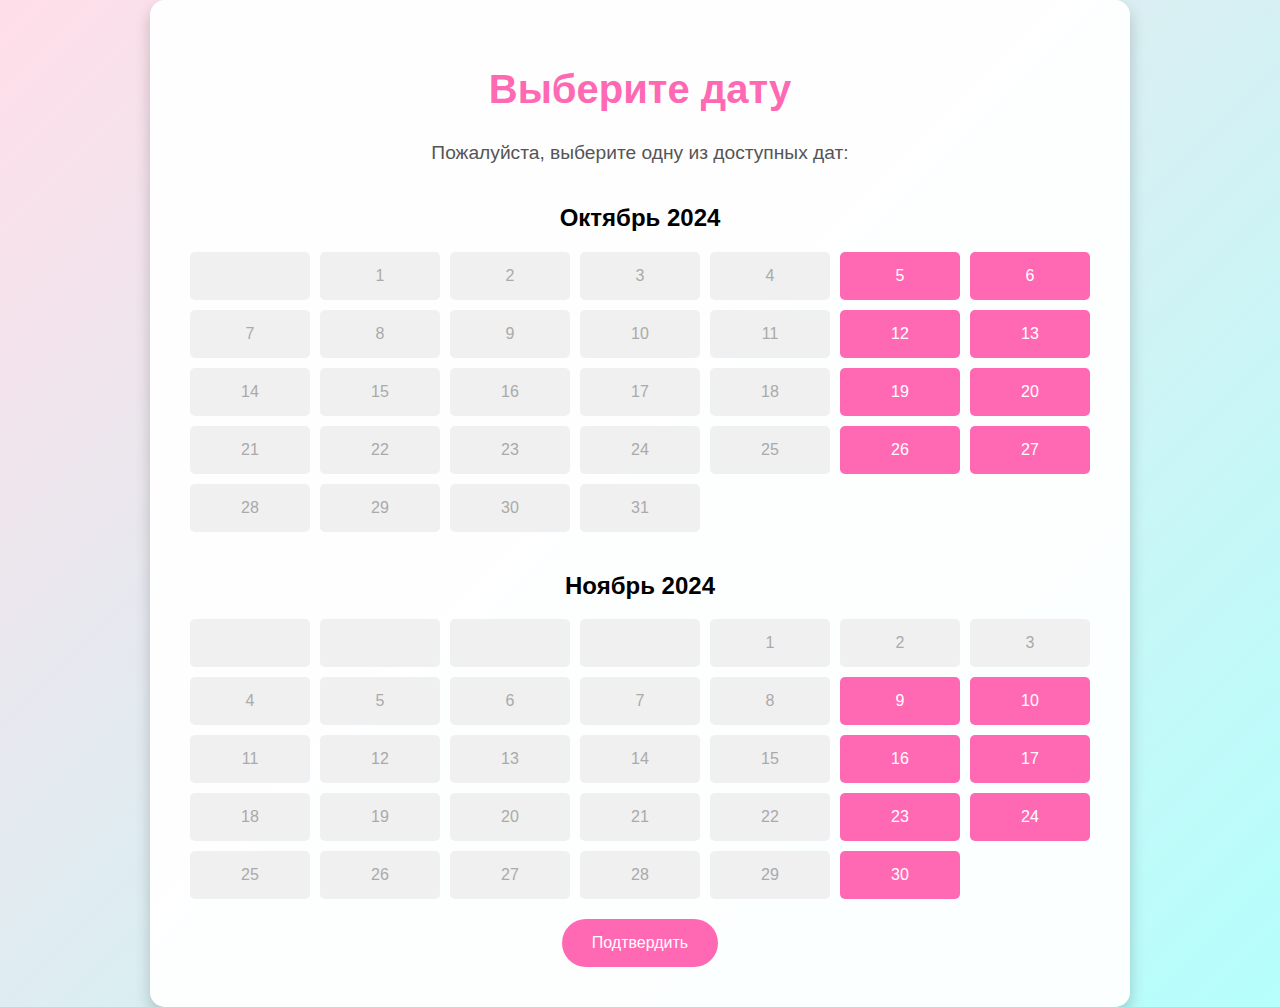
==== choose_date.html @ 8db3cec5 "Добавил выбор даты(календарь)" ====
<!DOCTYPE html>
<html lang="ru">
<head>
    <meta charset="UTF-8">
    <meta name="viewport" content="width=device-width, initial-scale=1.0">
    <title>Выбор даты и времени</title>
    <link rel="stylesheet" href="styles.css">
</head>
<body>
<div class="container">
    <h1>Выберите дату</h1>
    <p>Пожалуйста, выберите одну из доступных дат:</p>
    <div class="calendar">
        <div class="month" id="october">
            <h2>Октябрь 2024</h2>
            <div class="days">
                <div class="day unavailable"></div>
                <div class="day unavailable">1</div>
                <div class="day unavailable">2</div>
                <div class="day unavailable">3</div>
                <div class="day unavailable">4</div>
                <div class="day available">5</div>
                <div class="day available">6</div>
                <div class="day unavailable">7</div>
                <div class="day unavailable">8</div>
                <div class="day unavailable">9</div>
                <div class="day unavailable">10</div>
                <div class="day unavailable">11</div>
                <div class="day available">12</div>
                <div class="day available">13</div>
                <div class="day unavailable">14</div>
                <div class="day unavailable">15</div>
                <div class="day unavailable">16</div>
                <div class="day unavailable">17</div>
                <div class="day unavailable">18</div>
                <div class="day available">19</div>
                <div class="day available">20</div>
                <div class="day unavailable">21</div>
                <div class="day unavailable">22</div>
                <div class="day unavailable">23</div>
                <div class="day unavailable">24</div>
                <div class="day unavailable">25</div>
                <div class="day available">26</div>
                <div class="day available">27</div>
                <div class="day unavailable">28</div>
                <div class="day unavailable">29</div>
                <div class="day unavailable">30</div>
                <div class="day unavailable">31</div>
            </div>
        </div>
        <div class="month" id="november">
            <h2>Ноябрь 2024</h2>
            <div class="days">
                <div class="day unavailable"></div>
                <div class="day unavailable"></div>
                <div class="day unavailable"></div>
                <div class="day unavailable"></div>
                <div class="day unavailable">1</div>
                <div class="day unavailable">2</div>
                <div class="day unavailable">3</div>
                <div class="day unavailable">4</div>
                <div class="day unavailable">5</div>
                <div class="day unavailable">6</div>
                <div class="day unavailable">7</div>
                <div class="day unavailable">8</div>
                <div class="day available">9</div>
                <div class="day available">10</div>
                <div class="day unavailable">11</div>
                <div class="day unavailable">12</div>
                <div class="day unavailable">13</div>
                <div class="day unavailable">14</div>
                <div class="day unavailable">15</div>
                <div class="day available">16</div>
                <div class="day available">17</div>
                <div class="day unavailable">18</div>
                <div class="day unavailable">19</div>
                <div class="day unavailable">20</div>
                <div class="day unavailable">21</div>
                <div class="day unavailable">22</div>
                <div class="day available">23</div>
                <div class="day available">24</div>
                <div class="day unavailable">25</div>
                <div class="day unavailable">26</div>
                <div class="day unavailable">27</div>
                <div class="day unavailable">28</div>
                <div class="day unavailable">29</div>
                <div class="day available">30</div>
            </div>
        </div>
    </div>
    <button class="confirm-button">Подтвердить</button>
</div>
</body>
</html>
---- styles.css ----
/* Общие стили для всех страниц */

body {
    margin: 0;
    padding: 0;
    font-family: 'Arial', sans-serif;
    background: linear-gradient(135deg, #FFDEE9, #B5FFFC);
    min-height: 100vh;
    display: flex;
    justify-content: center;
    align-items: center;
}

.container {
    background: rgba(255, 255, 255, 0.95);
    padding: 40px;
    border-radius: 15px;
    box-shadow: 0 8px 16px rgba(0,0,0,0.2);
    text-align: center;
    max-width: 900px;
    width: 90%;
}

h1 {
    color: #FF69B4;
    font-size: 2.5em;
    margin-bottom: 30px;
}

p {
    color: #555;
    font-size: 1.2em;
    margin-bottom: 20px;
}

ul {
    list-style-type: none;
    padding: 0;
    color: #555;
    text-align: left;
    display: inline-block;
}

button {
    background-color: #FF69B4;
    border: none;
    color: white;
    padding: 15px 30px;
    text-align: center;
    font-size: 1em;
    border-radius: 50px;
    cursor: pointer;
    transition: background-color 0.3s, transform 0.3s;
}

button:hover {
    background-color: #FF1493;
    transform: scale(1.05);
}

/* Стили для страницы выбора развлечений без изображений */

.tiles {
    display: flex;
    flex-wrap: wrap;
    justify-content: center;
    gap: 20px;
    margin-bottom: 30px;
}

.tile {
    background: #FFF0F5;
    border: 2px solid #FFB6C1;
    border-radius: 10px;
    width: 250px;
    height: 150px;
    cursor: pointer;
    box-shadow: 0 4px 8px rgba(0,0,0,0.2);
    transition: transform 0.3s, box-shadow 0.3s, background-color 0.3s;
    display: flex;
    align-items: center;
    justify-content: center;
    text-decoration: none; /* Убираем подчеркивание для ссылок */
}

.tile:hover {
    transform: translateY(-10px);
    box-shadow: 0 12px 24px rgba(0,0,0,0.3);
    background-color: #FFE4E1;
}

.tile-content {
    padding: 10px;
}

.tile h2 {
    color: #FF1493;
    margin: 0;
    font-size: 1.2em;
    text-align: center;
}

/* Стили для кнопки "Назад" */

.back-button {
    background-color: #555;
    border: none;
    color: white;
    padding: 10px 20px;
    text-align: center;
    font-size: 0.9em;
    border-radius: 30px;
    cursor: pointer;
    transition: background-color 0.3s, transform 0.3s;
}

.back-button:hover {
    background-color: #333;
    transform: scale(1.05);
}

/* Стили для страницы "Mathilde" */

.carousel {
    position: relative;
    max-width: 800px;
    margin: 0 auto 30px auto;
}

.slides {
    position: relative;
    overflow: hidden;
    border-radius: 10px;
}

.slide {
    display: none;
}

.slide.active {
    display: block;
}

.slide img {
    width: 100%;
    height: auto;
    border-radius: 10px;
}

/* Кнопки навигации */
.prev, .next {
    cursor: pointer;
    position: absolute;
    top: 50%;
    width: auto;
    padding: 16px;
    margin-top: -22px;
    color: white;
    font-weight: bold;
    font-size: 24px;
    border-radius: 0 3px 3px 0;
    user-select: none;
    background-color: rgba(0,0,0,0.5);
    transition: background-color 0.3s;
}

.next {
    right: 0;
    border-radius: 3px 0 0 3px;
}

.prev:hover, .next:hover {
    background-color: rgba(0,0,0,0.8);
}

.cafe-description h2 {
    color: #FF69B4;
    margin-top: 20px;
    margin-bottom: 10px;
}

/* Медиа-запросы для планшетов */
@media (max-width: 768px) {
    .container {
        padding: 30px;
    }

    h1 {
        font-size: 2em;
    }

    .tile {
        width: 45%;
        height: 130px;
    }

    button, .back-button {
        padding: 12px 25px;
        font-size: 0.95em;
    }

    .cafe-details {
        flex-direction: column;
    }

    .cafe-image, .cafe-description {
        width: 100%;
    }
}

/* Медиа-запросы для смартфонов */
@media (max-width: 480px) {
    .container {
        padding: 20px;
    }

    h1 {
        font-size: 1.8em;
    }

    .tiles {
        flex-direction: column;
        align-items: center;
    }

    .tile {
        width: 80%;
        height: 120px;
    }

    button, .back-button {
        width: 100%;
        padding: 12px 0;
        font-size: 1em;
        border-radius: 30px;
    }

    .cafe-details {
        flex-direction: column;
    }

    .cafe-image, .cafe-description {
        width: 100%;
    }

    .cafe-image {
        height: auto;
    }

    .prev, .next {
        font-size: 18px;
        padding: 12px;
    }
}

/* Стили для минималистичного письма */


.letter {
    background-color: #ffffff;
    padding: 40px;
    border-radius: 10px;
    max-width: 500px;
    width: 90%;
    box-shadow: 0 4px 12px rgba(0,0,0,0.1);
    text-align: left;
    font-family: 'Helvetica Neue', Helvetica, Arial, sans-serif;
}

.letter h1 {
    font-size: 2em;
    color: #333;
    margin-bottom: 20px;
}

.letter p {
    font-size: 1em;
    color: #555;
    line-height: 1.6;
    margin-bottom: 30px;
}

.signature {
    font-size: 1em;
    color: #333;
    margin-top: 20px;
    text-align: right;
    font-style: italic;
}

/* Стили для кнопки */
.button {
    display: block;
    background-color: #003f3b;
    color: white;
    padding: 12px 25px;
    font-size: 1em;
    border: none;
    border-radius: 25px;
    cursor: pointer;
    transition: background-color 0.3s, transform 0.3s;
    text-align: center;
    margin: 0 auto;
}

.button:hover {
    background-color: #45a049;
    transform: scale(1.05);
}

body {
    margin: 0;
    padding: 0;
    font-family: 'Arial', sans-serif;
    background: linear-gradient(135deg, #FFDEE9, #B5FFFC);
    min-height: 100vh;
    display: flex;
    justify-content: center;
    align-items: center;
}

.container {
    background: rgba(255, 255, 255, 0.95);
    padding: 40px;
    border-radius: 15px;
    box-shadow: 0 8px 16px rgba(0,0,0,0.2);
    text-align: center;
    max-width: 900px;
    width: 90%;
}

h1 {
    color: #FF69B4;
    font-size: 2.5em;
    margin-bottom: 30px;
}

.calendar {
    display: flex;
    flex-direction: column;
}

.month {
    margin-bottom: 20px;
}

.days {
    display: grid;
    grid-template-columns: repeat(7, 1fr);
    gap: 10px;
}

.day {
    padding: 15px;
    text-align: center;
    border-radius: 5px;
}

.available {
    background-color: #FF69B4;
    color: white;
    cursor: pointer;
    transition: background-color 0.3s;
}

.available:hover {
    background-color: #FF1493;
}

.unavailable {
    background-color: #f0f0f0;
    color: #aaa;
}

.confirm-button {
    background-color: #FF69B4;
    border: none;
    color: white;
    padding: 15px 30px;
    border-radius: 50px;
    cursor: pointer;
    transition: background-color 0.3s;
}

.confirm-button:hover {
    background-color: #FF1493;
}

/* Медиа-запросы для планшетов */
@media (max-width: 768px) {
    .container {
        padding: 30px;
    }

    h1 {
        font-size: 2em;
    }

    .days {
        grid-template-columns: repeat(7, 1fr); /* 4 колонки на планшете */
    }

    .day {
        padding: 10px;
    }
}

/* Медиа-запросы для смартфонов */
@media (max-width: 480px) {
    .container {
        padding: 20px;
    }

    h1 {
        font-size: 1.5em;
    }

    .days {
        grid-template-columns: repeat(3, 1fr); /* 3 колонки на смартфоне */
    }

    .day {
        padding: 8px;
    }

    .confirm-button {
        padding: 10px 20px;
        font-size: 0.9em;
    }
}
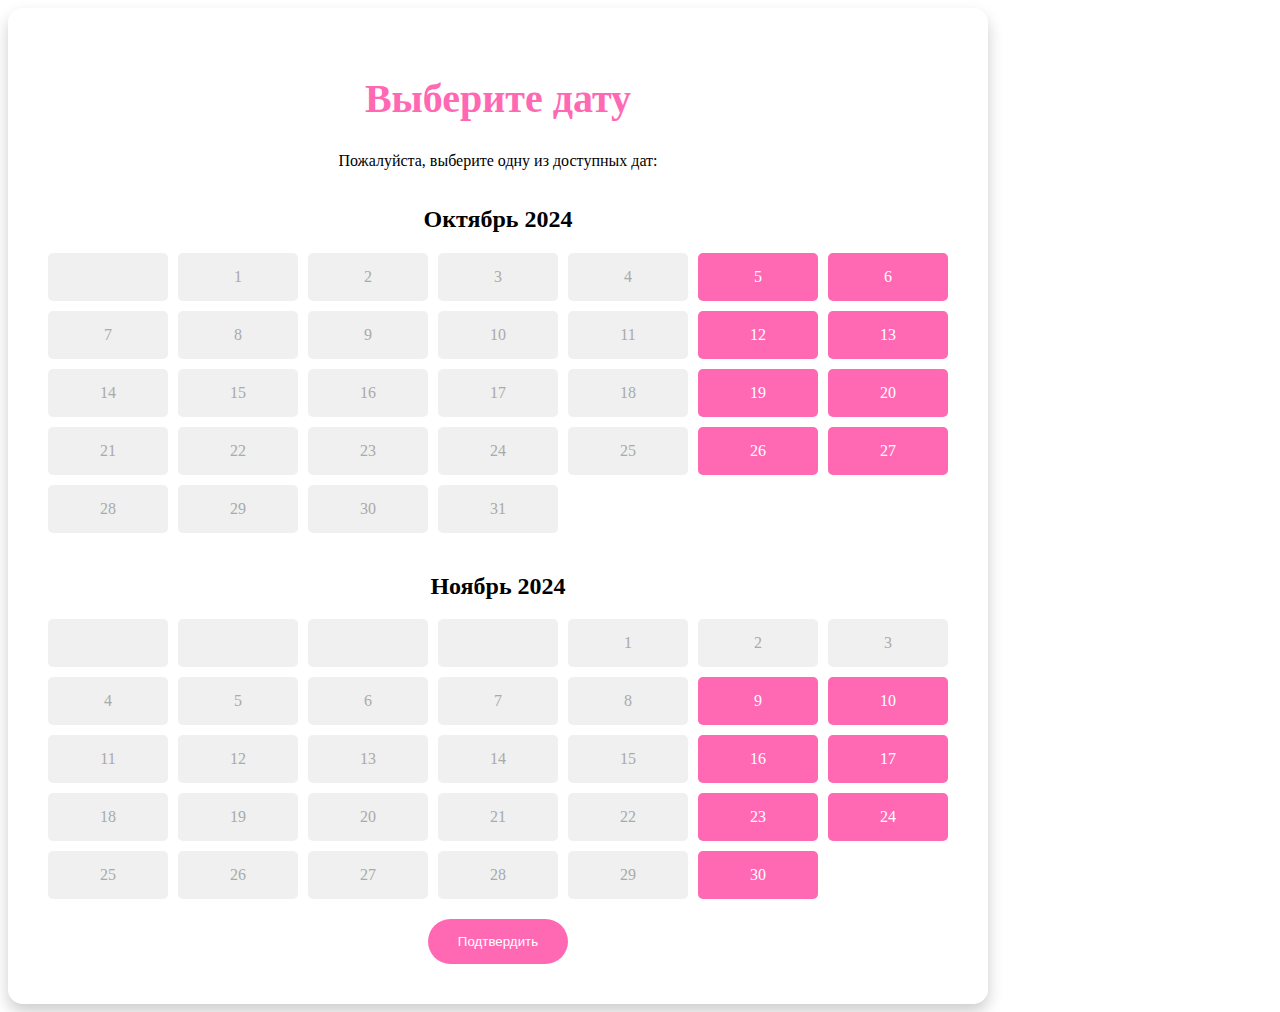
==== commit 29a64a1c: "Изменил стили, добавил отдельные стили для каждой страницы для удобной работы" ====
--- a/choose_date.html
+++ b/choose_date.html
@@ -4,7 +4,7 @@
     <meta charset="UTF-8">
     <meta name="viewport" content="width=device-width, initial-scale=1.0">
     <title>Выбор даты и времени</title>
-    <link rel="stylesheet" href="styles.css">
+    <link rel="stylesheet" href="styles/choose_date.css">
 </head>
 <body>
 <div class="container">
--- a/styles/choose_date.css
+++ b/styles/choose_date.css
@@ -0,0 +1,109 @@
+.container {
+    background: rgba(255, 255, 255, 0.95);
+    padding: 40px;
+    border-radius: 15px;
+    box-shadow: 0 8px 16px rgba(0,0,0,0.2);
+    text-align: center;
+    max-width: 900px;
+    width: 90%;
+}
+
+h1 {
+    color: #FF69B4;
+    font-size: 2.5em;
+    margin-bottom: 30px;
+}
+
+.calendar {
+    display: flex;
+    flex-direction: column;
+}
+
+.month {
+    margin-bottom: 20px;
+}
+
+.days {
+    display: grid;
+    grid-template-columns: repeat(7, 1fr);
+    gap: 10px;
+}
+
+.day {
+    padding: 15px;
+    text-align: center;
+    border-radius: 5px;
+}
+
+.available {
+    background-color: #FF69B4;
+    color: white;
+    cursor: pointer;
+    transition: background-color 0.3s;
+}
+
+.available:hover {
+    background-color: #FF1493;
+}
+
+.unavailable {
+    background-color: #f0f0f0;
+    color: #aaa;
+}
+
+.confirm-button {
+    background-color: #FF69B4;
+    border: none;
+    color: white;
+    padding: 15px 30px;
+    border-radius: 50px;
+    cursor: pointer;
+    transition: background-color 0.3s;
+}
+
+.confirm-button:hover {
+    background-color: #FF1493;
+}
+
+/* Медиа-запросы для планшетов */
+@media (max-width: 768px) {
+    .container {
+        padding: 30px;
+    }
+
+    h1 {
+        font-size: 2em;
+    }
+
+    .days {
+        grid-template-columns: repeat(7, 1fr); /* 4 колонки на планшете */
+    }
+
+    .day {
+        padding: 10px;
+    }
+}
+
+/* Медиа-запросы для смартфонов */
+@media (max-width: 480px) {
+    .container {
+        padding: 20px;
+    }
+
+    h1 {
+        font-size: 1.5em;
+    }
+
+    .days {
+        grid-template-columns: repeat(7, 1fr); /* 3 колонки на смартфоне */
+    }
+
+    .day {
+        padding: 8px;
+    }
+
+    .confirm-button {
+        padding: 10px 20px;
+        font-size: 0.9em;
+    }
+}
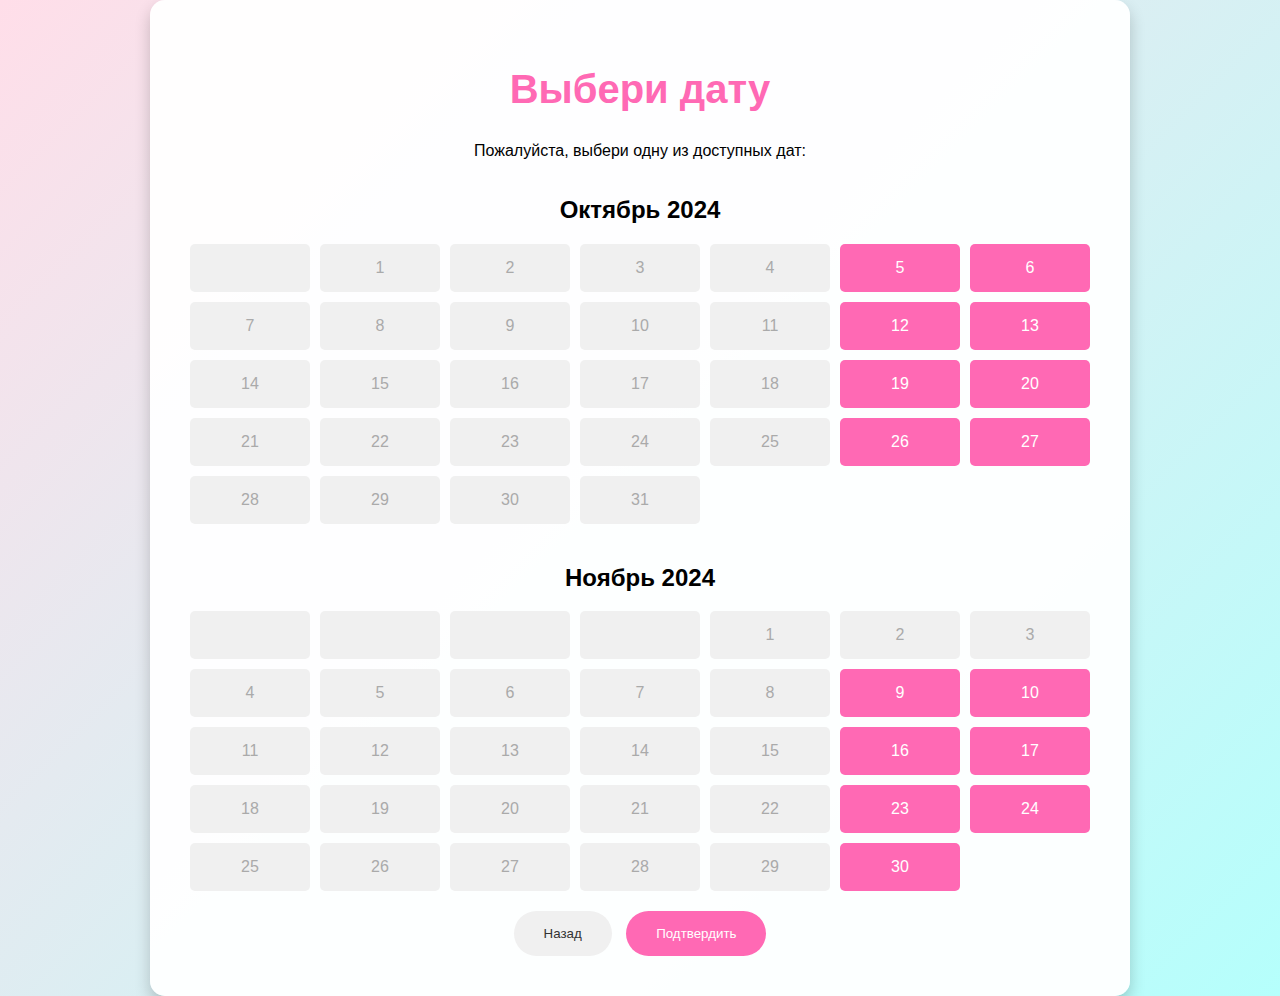
==== commit 94b5f17b: "Добавил страницу подтверждения, карусель из фоток" ====
--- a/choose_date.html
+++ b/choose_date.html
@@ -8,8 +8,8 @@
 </head>
 <body>
 <div class="container">
-    <h1>Выберите дату</h1>
-    <p>Пожалуйста, выберите одну из доступных дат:</p>
+    <h1>Выбери дату</h1>
+    <p>Пожалуйста, выбери одну из доступных дат:</p>
     <div class="calendar">
         <div class="month" id="october">
             <h2>Октябрь 2024</h2>
@@ -88,7 +88,42 @@
             </div>
         </div>
     </div>
-    <button class="confirm-button">Подтвердить</button>
+    <button class="back-button">Назад</button>
+    <button class="confirm-button" disabled>Подтвердить</button>
 </div>
 </body>
+<script>
+    document.addEventListener('DOMContentLoaded', () => {
+        const availableDays = document.querySelectorAll('.available');
+        const confirmButton = document.querySelector('.confirm-button');
+        const backButton = document.querySelector('.back-button');
+        let selectedDate = null;
+
+        // Обработчик событий для выбора даты
+        availableDays.forEach(day => {
+            day.addEventListener('click', () => {
+                if (selectedDate) {
+                    selectedDate.classList.remove('selected');
+                }
+                selectedDate = day;
+                selectedDate.classList.add('selected');
+                confirmButton.disabled = false; // Активируем кнопку "Подтвердить"
+            });
+        });
+
+        // Обработчик событий для кнопки "Подтвердить"
+        confirmButton.addEventListener('click', () => {
+            const date = selectedDate.textContent + ' ' + selectedDate.parentElement.parentElement.querySelector('h2').textContent;
+            localStorage.setItem('selectedDate', date);
+            window.location.href = 'confirmation.html';
+        });
+
+        // Обработчик событий для кнопки "Назад"
+        backButton.addEventListener('click', () => {
+            // Здесь можно добавить логику возврата на предыдущую страницу
+            window.history.back(); // Простой возврат на предыдущую страницу
+        });
+    });
+
+</script>
 </html>
--- a/styles/choose_date.css
+++ b/styles/choose_date.css
@@ -1,3 +1,14 @@
+body {
+    margin: 0;
+    padding: 0;
+    font-family: 'Arial', sans-serif;
+    background: linear-gradient(135deg, #FFDEE9, #B5FFFC);
+    min-height: 100vh;
+    display: flex;
+    justify-content: center;
+    align-items: center;
+}
+
 .container {
     background: rgba(255, 255, 255, 0.95);
     padding: 40px;
@@ -35,6 +46,11 @@
     border-radius: 5px;
 }
 
+.selected {
+    border: #FF1493; /* Обводка для выбранного дня */
+}
+
+
 .available {
     background-color: #FF69B4;
     color: white;
@@ -63,6 +79,22 @@
 
 .confirm-button:hover {
     background-color: #FF1493;
+}
+
+.back-button {
+    background-color: #f0f0f0;
+    color: #333;
+    padding: 15px 30px;
+    border: none;
+    border-radius: 50px;
+    cursor: pointer;
+    transition: background-color 0.3s, transform 0.3s;
+    margin-right: 10px; /* Отступ для размещения рядом с кнопкой "Подтвердить" */
+}
+
+.back-button:hover {
+    background-color: #ddd;
+    transform: scale(1.05);
 }
 
 /* Медиа-запросы для планшетов */
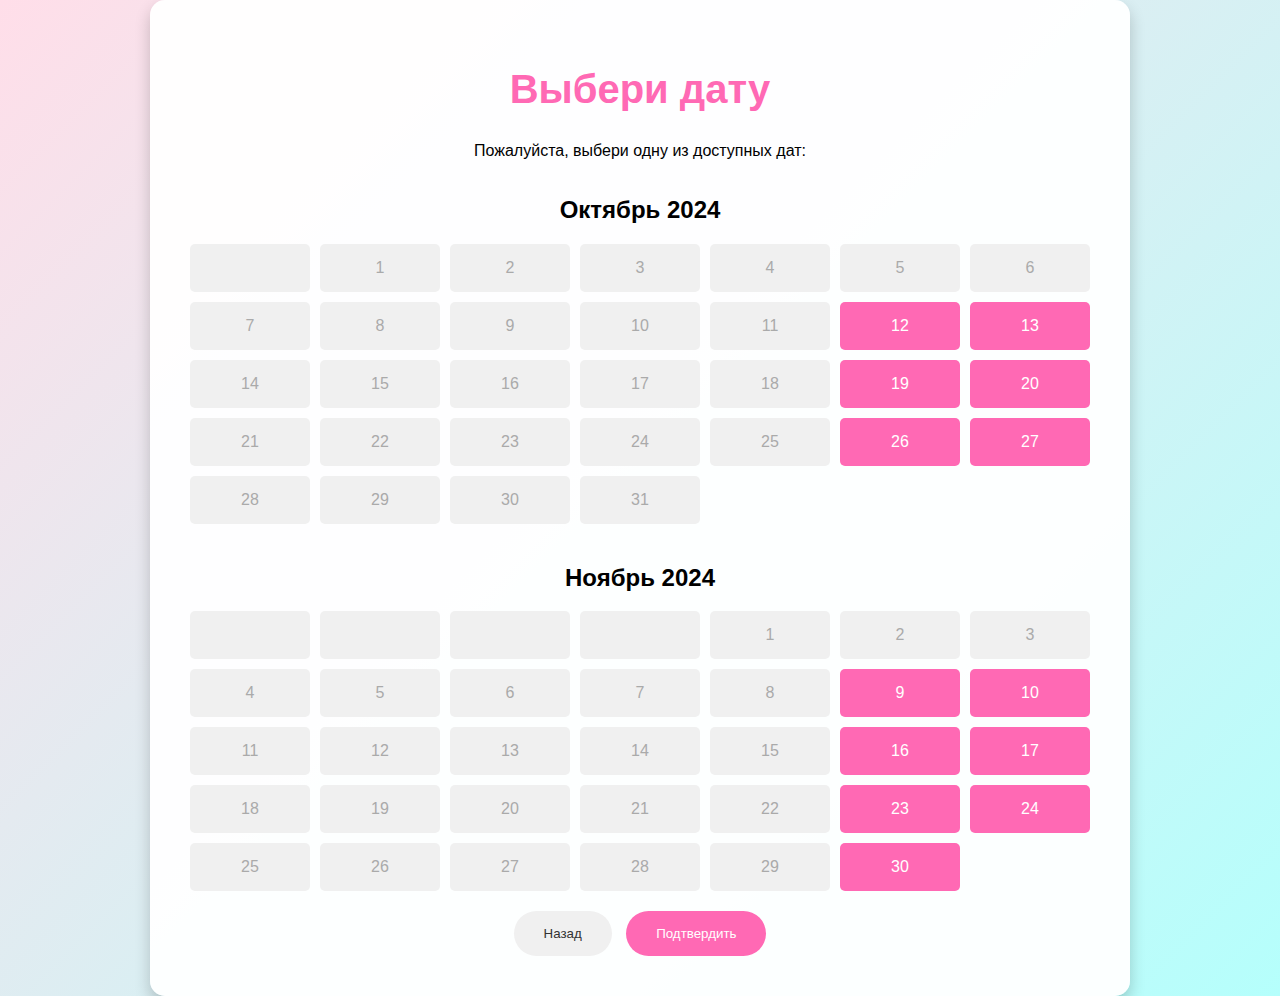
==== commit b4346b65: "Добавил фотки для каждой страницы и карусели" ====
--- a/choose_date.html
+++ b/choose_date.html
@@ -19,8 +19,8 @@
                 <div class="day unavailable">2</div>
                 <div class="day unavailable">3</div>
                 <div class="day unavailable">4</div>
-                <div class="day available">5</div>
-                <div class="day available">6</div>
+                <div class="day unavailable">5</div>
+                <div class="day unavailable">6</div>
                 <div class="day unavailable">7</div>
                 <div class="day unavailable">8</div>
                 <div class="day unavailable">9</div>
